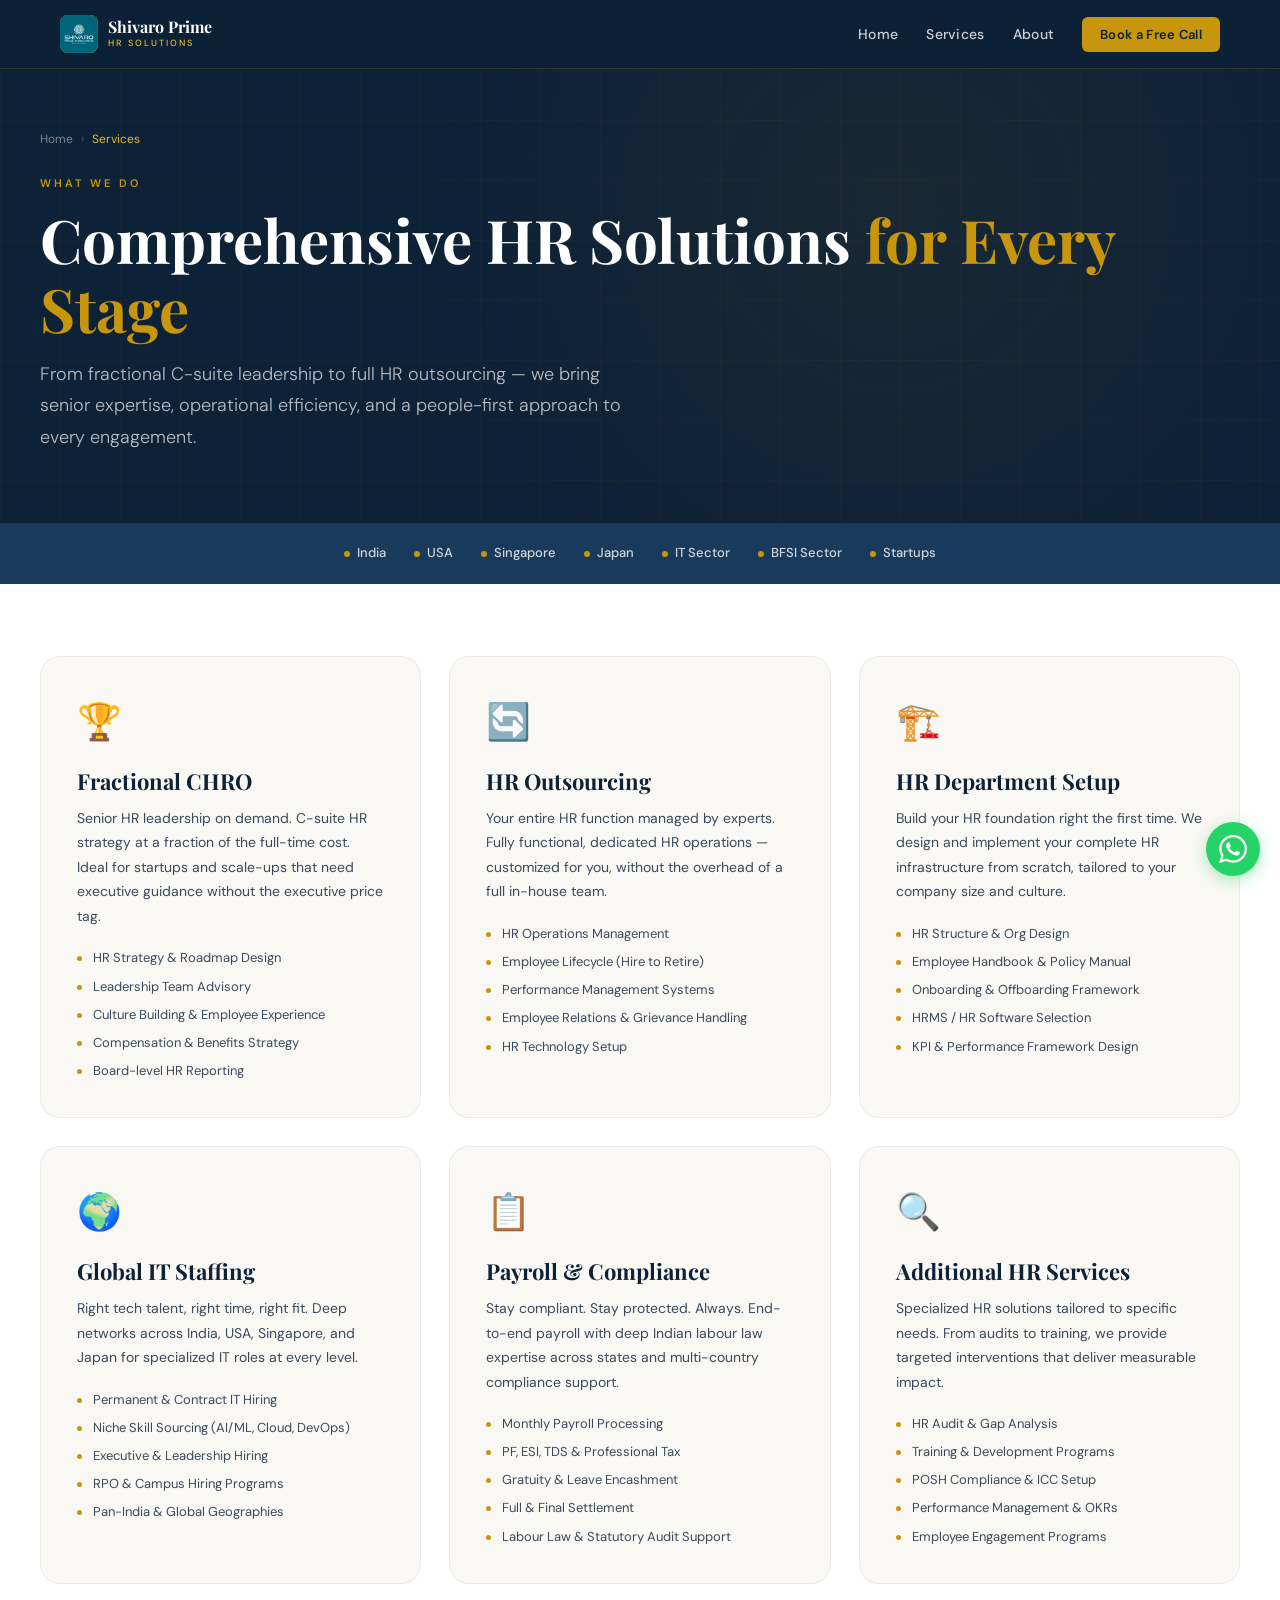
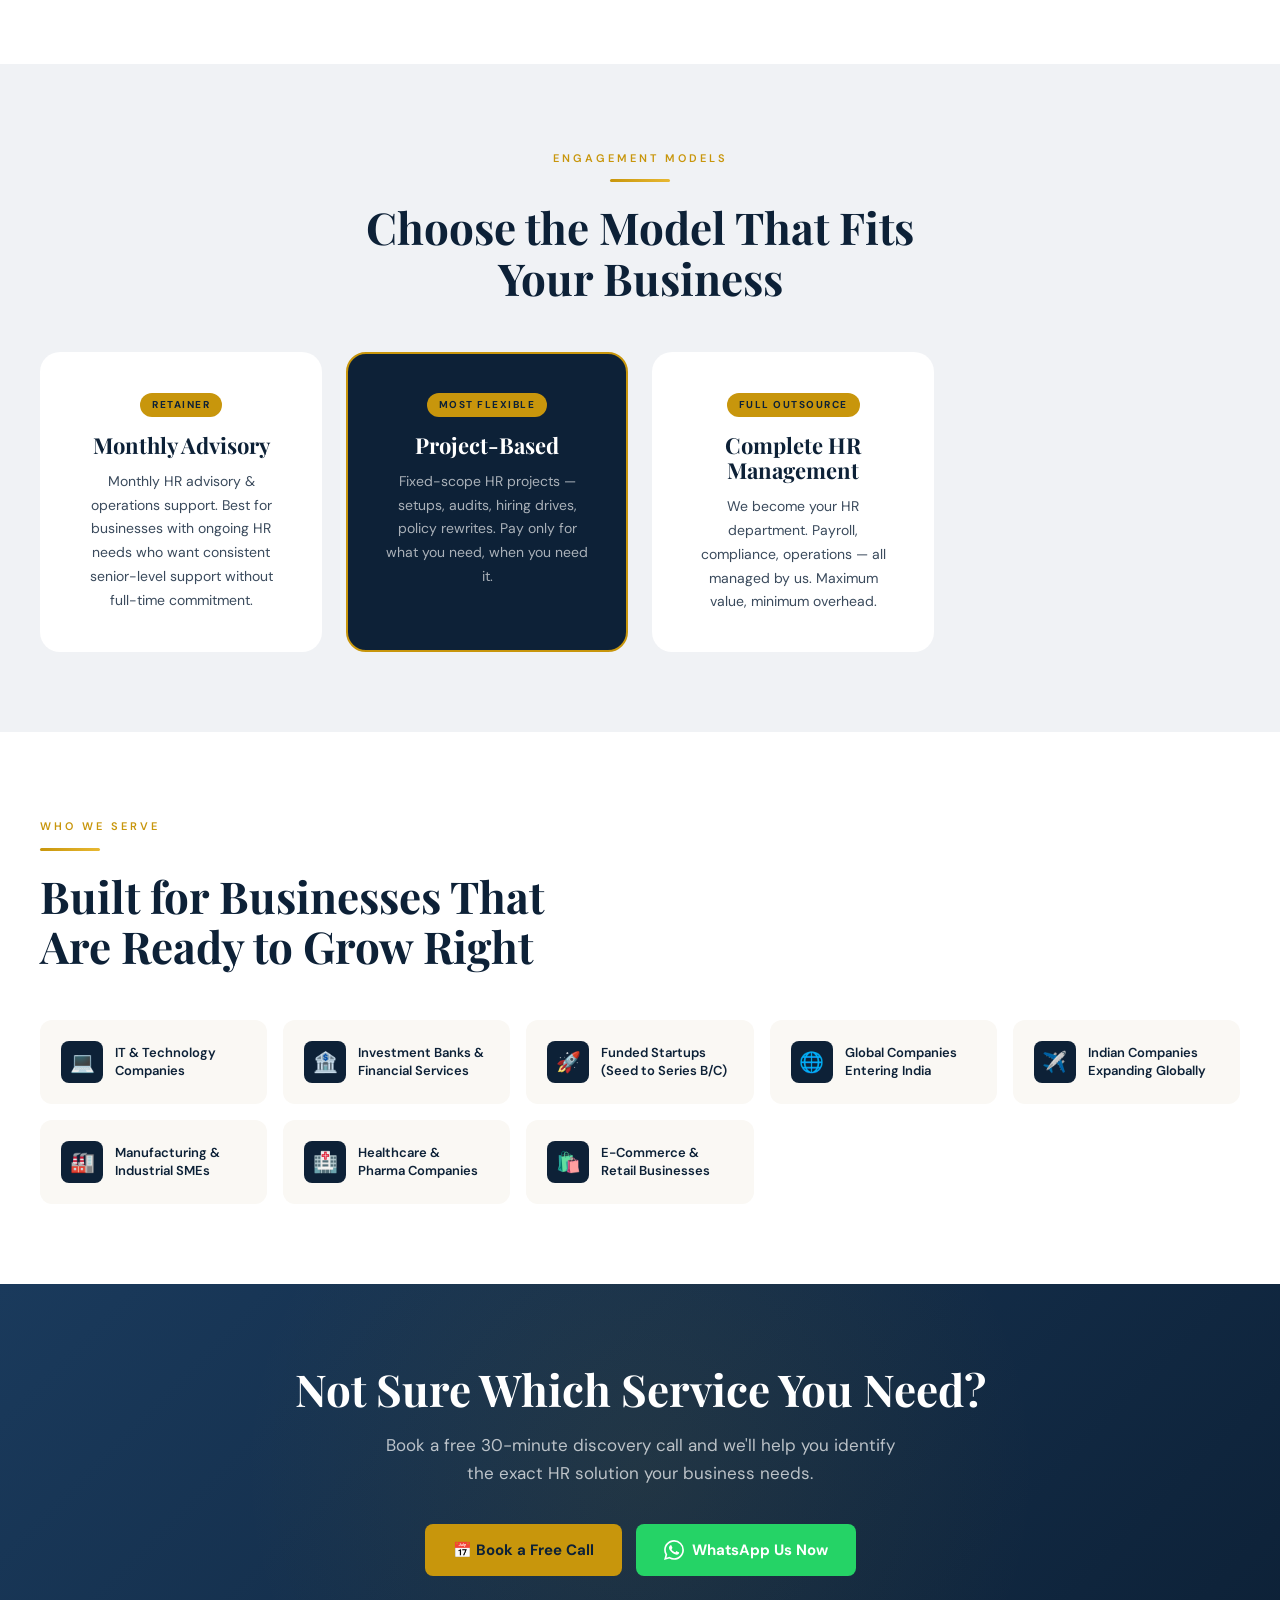
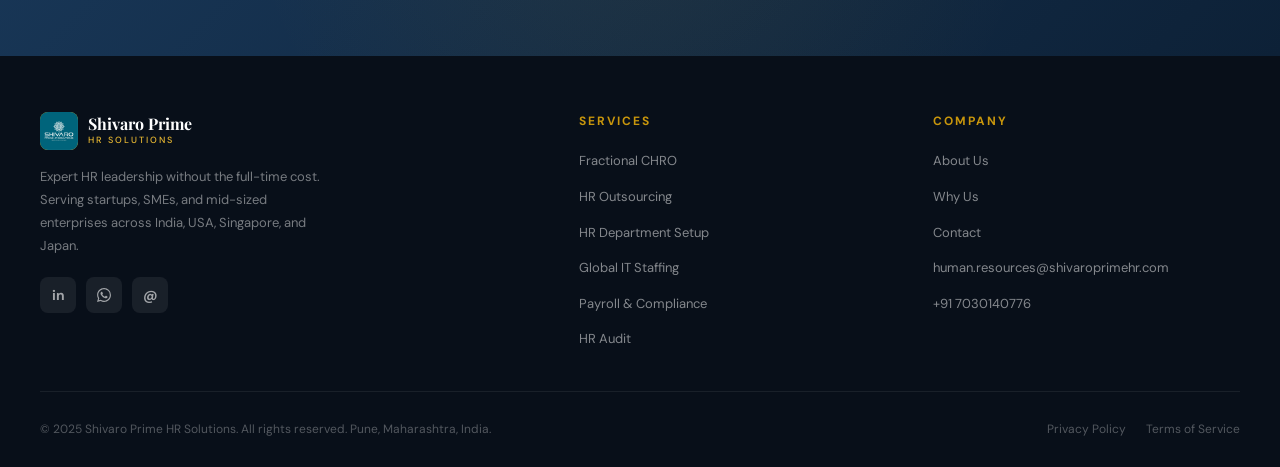
==== services.html @ ba4b3af1 "Initial commit" ====
<!DOCTYPE html>
<html lang="en">
<head>
  <meta charset="UTF-8">
  <meta name="viewport" content="width=device-width, initial-scale=1.0, maximum-scale=5.0">
  <meta name="theme-color" content="#0d2137">
  <title>Our Services | Shivaro Prime HR Solutions</title>
  <meta name="description" content="Fractional CHRO, HR Outsourcing, HR Department Setup, Global IT Staffing, Payroll &amp; Compliance. End-to-end HR services across India, USA, Singapore &amp; Japan.">
  <link rel="preconnect" href="https://fonts.googleapis.com">
  <link rel="preconnect" href="https://fonts.gstatic.com" crossorigin>
  <link href="https://fonts.googleapis.com/css2?family=Playfair+Display:wght@700;900&family=DM+Sans:wght@300;400;500;600&display=swap" rel="stylesheet">
  <link rel="stylesheet" href="css/styles.css">
  <link rel="stylesheet" href="css/services.css">
</head>
<body>

  <div id="nav-placeholder"></div>

  <!-- ===================== PAGE HERO ===================== -->
  <div class="page-hero">
    <div class="page-hero-inner">
      <div class="breadcrumb">
        <a href="index.html">Home</a>
        <span class="breadcrumb-sep">›</span>
        <span class="current">Services</span>
      </div>
      <span class="section-label">What We Do</span>
      <h1>Comprehensive HR Solutions <span class="accent">for Every Stage</span></h1>
      <p>From fractional C-suite leadership to full HR outsourcing — we bring senior expertise, operational efficiency, and a people-first approach to every engagement.</p>
    </div>
  </div>

  <!-- ===================== TRUST STRIP ===================== -->
  <div class="trust-strip">
    <div class="trust-strip-inner">
      <div class="trust-chip"><span class="trust-chip-dot"></span> India</div>
      <div class="trust-chip"><span class="trust-chip-dot"></span> USA</div>
      <div class="trust-chip"><span class="trust-chip-dot"></span> Singapore</div>
      <div class="trust-chip"><span class="trust-chip-dot"></span> Japan</div>
      <div class="trust-chip"><span class="trust-chip-dot"></span> IT Sector</div>
      <div class="trust-chip"><span class="trust-chip-dot"></span> BFSI Sector</div>
      <div class="trust-chip"><span class="trust-chip-dot"></span> Startups</div>
    </div>
  </div>

  <!-- ===================== ALL SERVICES ===================== -->
  <section class="services-section" id="services">
    <div class="container">
      <div class="services-grid">

        <div class="service-card reveal" id="fractional-chro">
          <span class="service-icon">🏆</span>
          <h3>Fractional CHRO</h3>
          <p class="service-desc">Senior HR leadership on demand. C-suite HR strategy at a fraction of the full-time cost. Ideal for startups and scale-ups that need executive guidance without the executive price tag.</p>
          <ul class="service-bullets">
            <li>HR Strategy &amp; Roadmap Design</li>
            <li>Leadership Team Advisory</li>
            <li>Culture Building &amp; Employee Experience</li>
            <li>Compensation &amp; Benefits Strategy</li>
            <li>Board-level HR Reporting</li>
          </ul>
        </div>

        <div class="service-card reveal" id="hr-outsourcing">
          <span class="service-icon">🔄</span>
          <h3>HR Outsourcing</h3>
          <p class="service-desc">Your entire HR function managed by experts. Fully functional, dedicated HR operations — customized for you, without the overhead of a full in-house team.</p>
          <ul class="service-bullets">
            <li>HR Operations Management</li>
            <li>Employee Lifecycle (Hire to Retire)</li>
            <li>Performance Management Systems</li>
            <li>Employee Relations &amp; Grievance Handling</li>
            <li>HR Technology Setup</li>
          </ul>
        </div>

        <div class="service-card reveal" id="hr-setup">
          <span class="service-icon">🏗️</span>
          <h3>HR Department Setup</h3>
          <p class="service-desc">Build your HR foundation right the first time. We design and implement your complete HR infrastructure from scratch, tailored to your company size and culture.</p>
          <ul class="service-bullets">
            <li>HR Structure &amp; Org Design</li>
            <li>Employee Handbook &amp; Policy Manual</li>
            <li>Onboarding &amp; Offboarding Framework</li>
            <li>HRMS / HR Software Selection</li>
            <li>KPI &amp; Performance Framework Design</li>
          </ul>
        </div>

        <div class="service-card reveal" id="it-staffing">
          <span class="service-icon">🌍</span>
          <h3>Global IT Staffing</h3>
          <p class="service-desc">Right tech talent, right time, right fit. Deep networks across India, USA, Singapore, and Japan for specialized IT roles at every level.</p>
          <ul class="service-bullets">
            <li>Permanent &amp; Contract IT Hiring</li>
            <li>Niche Skill Sourcing (AI/ML, Cloud, DevOps)</li>
            <li>Executive &amp; Leadership Hiring</li>
            <li>RPO &amp; Campus Hiring Programs</li>
            <li>Pan-India &amp; Global Geographies</li>
          </ul>
        </div>

        <div class="service-card reveal" id="payroll">
          <span class="service-icon">📋</span>
          <h3>Payroll &amp; Compliance</h3>
          <p class="service-desc">Stay compliant. Stay protected. Always. End-to-end payroll with deep Indian labour law expertise across states and multi-country compliance support.</p>
          <ul class="service-bullets">
            <li>Monthly Payroll Processing</li>
            <li>PF, ESI, TDS &amp; Professional Tax</li>
            <li>Gratuity &amp; Leave Encashment</li>
            <li>Full &amp; Final Settlement</li>
            <li>Labour Law &amp; Statutory Audit Support</li>
          </ul>
        </div>

        <div class="service-card reveal" id="additional">
          <span class="service-icon">🔍</span>
          <h3>Additional HR Services</h3>
          <p class="service-desc">Specialized HR solutions tailored to specific needs. From audits to training, we provide targeted interventions that deliver measurable impact.</p>
          <ul class="service-bullets">
            <li>HR Audit &amp; Gap Analysis</li>
            <li>Training &amp; Development Programs</li>
            <li>POSH Compliance &amp; ICC Setup</li>
            <li>Performance Management &amp; OKRs</li>
            <li>Employee Engagement Programs</li>
          </ul>
        </div>

      </div>
    </div>
  </section>

  <!-- ===================== ENGAGEMENT MODELS ===================== -->
  <section class="engagement-section" id="engagement">
    <div class="container">
      <div class="reveal" style="text-align:center; max-width: 580px; margin: 0 auto;">
        <span class="section-label">Engagement Models</span>
        <div class="divider" style="margin: 0 auto 20px;"></div>
        <h2 class="section-title">Choose the Model That Fits Your Business</h2>
      </div>
      <div class="engagement-grid">
        <div class="eng-card reveal">
          <div class="eng-badge">Retainer</div>
          <h3>Monthly Advisory</h3>
          <p>Monthly HR advisory &amp; operations support. Best for businesses with ongoing HR needs who want consistent senior-level support without full-time commitment.</p>
        </div>
        <div class="eng-card featured reveal">
          <div class="eng-badge">Most Flexible</div>
          <h3>Project-Based</h3>
          <p>Fixed-scope HR projects — setups, audits, hiring drives, policy rewrites. Pay only for what you need, when you need it.</p>
        </div>
        <div class="eng-card reveal">
          <div class="eng-badge">Full Outsource</div>
          <h3>Complete HR Management</h3>
          <p>We become your HR department. Payroll, compliance, operations — all managed by us. Maximum value, minimum overhead.</p>
        </div>
      </div>
    </div>
  </section>

  <!-- ===================== WHO WE SERVE ===================== -->
  <section class="serve-section" id="who-we-serve">
    <div class="container">
      <div class="reveal" style="max-width: 560px;">
        <span class="section-label">Who We Serve</span>
        <div class="divider"></div>
        <h2 class="section-title">Built for Businesses That Are Ready to Grow Right</h2>
      </div>
      <div class="serve-grid">
        <div class="serve-card reveal"><div class="serve-icon">💻</div><span>IT &amp; Technology Companies</span></div>
        <div class="serve-card reveal"><div class="serve-icon">🏦</div><span>Investment Banks &amp; Financial Services</span></div>
        <div class="serve-card reveal"><div class="serve-icon">🚀</div><span>Funded Startups (Seed to Series B/C)</span></div>
        <div class="serve-card reveal"><div class="serve-icon">🌐</div><span>Global Companies Entering India</span></div>
        <div class="serve-card reveal"><div class="serve-icon">✈️</div><span>Indian Companies Expanding Globally</span></div>
        <div class="serve-card reveal"><div class="serve-icon">🏭</div><span>Manufacturing &amp; Industrial SMEs</span></div>
        <div class="serve-card reveal"><div class="serve-icon">🏥</div><span>Healthcare &amp; Pharma Companies</span></div>
        <div class="serve-card reveal"><div class="serve-icon">🛍️</div><span>E-Commerce &amp; Retail Businesses</span></div>
      </div>
    </div>
  </section>

  <!-- ===================== CTA BANNER ===================== -->
  <div class="cta-banner">
    <div class="container">
      <h2>Not Sure Which Service You Need?</h2>
      <p>Book a free 30-minute discovery call and we'll help you identify the exact HR solution your business needs.</p>
      <div class="cta-actions">
        <a href="contact.html" class="btn-primary">📅 Book a Free Call</a>
        <a href="https://wa.me/917030140776?text=Hi%2C%20I%20would%20like%20to%20know%20more%20about%20your%20HR%20services."
           class="btn-whatsapp" target="_blank" rel="noopener">
          <svg viewBox="0 0 24 24" width="20" height="20" fill="white"><path d="M17.472 14.382c-.297-.149-1.758-.867-2.03-.967-.273-.099-.471-.148-.67.15-.197.297-.767.966-.94 1.164-.173.199-.347.223-.644.075-.297-.15-1.255-.463-2.39-1.475-.883-.788-1.48-1.761-1.653-2.059-.173-.297-.018-.458.13-.606.134-.133.298-.347.446-.52.149-.174.198-.298.298-.497.099-.198.05-.371-.025-.52-.075-.149-.669-1.612-.916-2.207-.242-.579-.487-.5-.669-.51-.173-.008-.371-.01-.57-.01-.198 0-.52.074-.792.372-.272.297-1.04 1.016-1.04 2.479 0 1.462 1.065 2.875 1.213 3.074.149.198 2.096 3.2 5.077 4.487.709.306 1.262.489 1.694.625.712.227 1.36.195 1.871.118.571-.085 1.758-.719 2.006-1.413.248-.694.248-1.289.173-1.413-.074-.124-.272-.198-.57-.347m-5.421 7.403h-.004a9.87 9.87 0 01-5.031-1.378l-.361-.214-3.741.982.998-3.648-.235-.374a9.86 9.86 0 01-1.51-5.26c.001-5.45 4.436-9.884 9.888-9.884 2.64 0 5.122 1.03 6.988 2.898a9.825 9.825 0 012.893 6.994c-.003 5.45-4.437 9.884-9.885 9.884m8.413-18.297A11.815 11.815 0 0012.05 0C5.495 0 .16 5.335.157 11.892c0 2.096.547 4.142 1.588 5.945L.057 24l6.305-1.654a11.882 11.882 0 005.683 1.448h.005c6.554 0 11.89-5.335 11.893-11.893a11.821 11.821 0 00-3.48-8.413z"/></svg>
          WhatsApp Us Now
        </a>
      </div>
    </div>
  </div>

  <div id="footer-placeholder"></div>

  <script src="js/components.js"></script>
  <script>
    injectNav();
    injectFooter();
  </script>
  <script src="js/main.js"></script>
</body>
</html>
---- css/styles.css ----
/* ============================================================
   SHIVARO PRIME HR SOLUTIONS — Global Stylesheet
   ============================================================ */

:root {
  --navy: #0d2137;
  --navy-mid: #1a3a5c;
  --gold: #c8960c;
  --gold-light: #e8b832;
  --cream: #faf8f4;
  --white: #ffffff;
  --gray-light: #f0f2f5;
  --gray-mid: #8a9bb0;
  --gray-dark: #3a4a5c;
  --text: #1a2535;
  --shadow: 0 4px 24px rgba(13,33,55,0.10);
  --shadow-lg: 0 12px 48px rgba(13,33,55,0.16);
  --radius: 12px;
  --radius-lg: 20px;
  --transition: all 0.3s cubic-bezier(0.4,0,0.2,1);
}

/* ===================== RESET & BASE ===================== */
* { margin: 0; padding: 0; box-sizing: border-box; }

html {
  scroll-behavior: smooth;
  font-size: 16px;
  -webkit-text-size-adjust: 100%;
}

body {
  font-family: 'DM Sans', sans-serif;
  background: var(--cream);
  color: var(--text);
  line-height: 1.6;
  overflow-x: hidden;
}

h1, h2, h3, .display {
  font-family: 'Playfair Display', serif;
  line-height: 1.15;
}

img { max-width: 100%; display: block; }
a { text-decoration: none; color: inherit; }

/* ===================== NAVIGATION ===================== */
nav {
  position: fixed;
  top: 0; left: 0; right: 0;
  z-index: 1000;
  background: rgba(13,33,55,0.97);
  backdrop-filter: blur(12px);
  -webkit-backdrop-filter: blur(12px);
  border-bottom: 1px solid rgba(200,150,12,0.2);
}

.nav-inner {
  max-width: 1200px;
  margin: 0 auto;
  padding: 0 20px;
  display: flex;
  align-items: center;
  justify-content: space-between;
  height: 68px;
}

.logo {
  display: flex;
  align-items: center;
  gap: 10px;
}

.logo-icon {
  width: 38px; height: 38px;
  background: linear-gradient(135deg, var(--gold), var(--gold-light));
  border-radius: 8px;
  display: flex;
  align-items: center;
  justify-content: center;
  flex-shrink: 0;
  overflow: hidden;
}

.logo-icon img {
  width: 50px;
  height: auto;
  object-fit: contain;
}

.logo-text {
  display: flex;
  flex-direction: column;
}

.logo-name {
  font-family: 'Playfair Display', serif;
  font-weight: 700;
  font-size: 16px;
  color: var(--white);
  line-height: 1.1;
  white-space: nowrap;
}

.logo-sub {
  font-size: 9px;
  color: var(--gold-light);
  letter-spacing: 2px;
  text-transform: uppercase;
  font-weight: 500;
}

.nav-links {
  display: flex;
  align-items: center;
  gap: 28px;
  list-style: none;
}

.nav-links a {
  color: rgba(255,255,255,0.8);
  font-size: 14px;
  font-weight: 500;
  letter-spacing: 0.3px;
  transition: var(--transition);
  position: relative;
  padding-bottom: 2px;
}

.nav-links a::after {
  content: '';
  position: absolute;
  bottom: -2px; left: 0;
  width: 0; height: 2px;
  background: var(--gold);
  transition: width 0.3s ease;
}

.nav-links a:hover { color: var(--white); }
.nav-links a:hover::after { width: 100%; }

.nav-links a.active {
  color: var(--gold-light);
}
.nav-links a.active::after { width: 100%; }

.nav-cta {
  background: var(--gold);
  color: var(--navy) !important;
  padding: 9px 18px !important;
  border-radius: 6px;
  font-weight: 600 !important;
  font-size: 13px !important;
  transition: var(--transition) !important;
  white-space: nowrap;
}

.nav-cta:hover {
  background: var(--gold-light) !important;
  transform: translateY(-1px);
}

.nav-cta::after { display: none !important; }

/* Hamburger */
.hamburger {
  display: none;
  flex-direction: column;
  gap: 5px;
  cursor: pointer;
  padding: 6px;
  border: none;
  background: transparent;
}

.hamburger span {
  display: block;
  width: 24px; height: 2px;
  background: var(--white);
  border-radius: 2px;
  transition: var(--transition);
}

/* Mobile Menu */
.mobile-menu {
  display: none;
  flex-direction: column;
  background: var(--navy);
  padding: 16px 20px 20px;
  border-top: 1px solid rgba(200,150,12,0.2);
}

.mobile-menu a {
  color: rgba(255,255,255,0.85);
  padding: 12px 0;
  font-size: 15px;
  font-weight: 500;
  border-bottom: 1px solid rgba(255,255,255,0.07);
  display: block;
  transition: var(--transition);
}

.mobile-menu a:hover { color: var(--gold-light); padding-left: 8px; }

.mobile-menu .mobile-cta {
  margin-top: 16px;
  background: var(--gold);
  color: var(--navy);
  text-align: center;
  padding: 13px !important;
  border-radius: 8px;
  font-weight: 700;
  font-size: 15px !important;
  border-bottom: none !important;
}

/* ===================== LAYOUT UTILITIES ===================== */
section { padding: 80px 20px; }

.container {
  max-width: 1200px;
  margin: 0 auto;
}

.section-label {
  display: inline-block;
  font-size: 11px;
  font-weight: 600;
  letter-spacing: 3px;
  text-transform: uppercase;
  color: var(--gold);
  margin-bottom: 12px;
}

.section-title {
  font-size: clamp(28px, 4vw, 44px);
  color: var(--navy);
  margin-bottom: 16px;
}

.section-title.light { color: var(--white); }

.section-subtitle {
  font-size: clamp(15px, 2vw, 17px);
  color: var(--gray-dark);
  max-width: 640px;
  line-height: 1.7;
}

.section-subtitle.light { color: rgba(255,255,255,0.75); }

.divider {
  width: 60px; height: 3px;
  background: linear-gradient(90deg, var(--gold), var(--gold-light));
  border-radius: 2px;
  margin-bottom: 20px;
}

/* ===================== BUTTONS ===================== */
.btn-primary {
  background: var(--gold);
  color: var(--navy);
  padding: 14px 28px;
  border-radius: 8px;
  font-weight: 700;
  font-size: 15px;
  transition: var(--transition);
  display: inline-flex;
  align-items: center;
  gap: 8px;
  border: none;
  cursor: pointer;
  white-space: nowrap;
}

.btn-primary:hover {
  background: var(--gold-light);
  transform: translateY(-2px);
  box-shadow: 0 8px 24px rgba(200,150,12,0.3);
}

.btn-secondary {
  background: transparent;
  color: var(--white);
  padding: 14px 28px;
  border-radius: 8px;
  font-weight: 600;
  font-size: 15px;
  border: 1px solid rgba(255,255,255,0.3);
  transition: var(--transition);
  display: inline-flex;
  align-items: center;
  gap: 8px;
  cursor: pointer;
  white-space: nowrap;
}

.btn-secondary:hover {
  border-color: var(--gold);
  color: var(--gold-light);
  transform: translateY(-2px);
}

.btn-whatsapp {
  background: #25D366;
  color: var(--white);
  padding: 14px 28px;
  border-radius: 8px;
  font-weight: 700;
  font-size: 15px;
  display: inline-flex;
  align-items: center;
  gap: 8px;
  transition: var(--transition);
  cursor: pointer;
  border: none;
  white-space: nowrap;
}

.btn-whatsapp:hover {
  background: #1ebe5b;
  transform: translateY(-2px);
  box-shadow: 0 8px 24px rgba(37,211,102,0.3);
}

/* ===================== TRUST STRIP ===================== */
.trust-strip {
  background: var(--navy-mid);
  padding: 20px;
}

.trust-strip-inner {
  max-width: 1200px;
  margin: 0 auto;
  display: flex;
  flex-wrap: wrap;
  justify-content: center;
  gap: 12px 28px;
  align-items: center;
}

.trust-chip {
  display: flex;
  align-items: center;
  gap: 7px;
  font-size: 13px;
  color: rgba(255,255,255,0.8);
  font-weight: 500;
}

.trust-chip-dot {
  width: 6px; height: 6px;
  background: var(--gold);
  border-radius: 50%;
  flex-shrink: 0;
}

/* ===================== PAGE HERO (inner pages) ===================== */
.page-hero {
  background: var(--navy);
  padding: 130px 20px 70px;
  position: relative;
  overflow: hidden;
}

.page-hero::before {
  content: '';
  position: absolute;
  inset: 0;
  background-image:
    radial-gradient(circle at 70% 40%, rgba(200,150,12,0.06) 0%, transparent 50%),
    linear-gradient(rgba(200,150,12,0.03) 1px, transparent 1px),
    linear-gradient(90deg, rgba(200,150,12,0.03) 1px, transparent 1px);
  background-size: auto, 60px 60px, 60px 60px;
  pointer-events: none;
}

.page-hero-inner {
  max-width: 1200px;
  margin: 0 auto;
  position: relative;
  z-index: 1;
}

.page-hero h1 {
  font-size: clamp(34px, 5vw, 60px);
  color: var(--white);
  margin-bottom: 16px;
}

.page-hero h1 .accent { color: var(--gold); }

.page-hero p {
  font-size: clamp(15px, 2vw, 18px);
  color: rgba(255,255,255,0.7);
  max-width: 600px;
  line-height: 1.75;
  font-weight: 300;
}

/* Breadcrumb */
.breadcrumb {
  display: flex;
  align-items: center;
  gap: 8px;
  margin-bottom: 20px;
  font-size: 12px;
  color: rgba(255,255,255,0.45);
}

.breadcrumb a {
  color: rgba(255,255,255,0.45);
  transition: color 0.2s;
}

.breadcrumb a:hover { color: var(--gold-light); }

.breadcrumb-sep { color: rgba(255,255,255,0.25); }

.breadcrumb .current { color: var(--gold-light); }

/* ===================== CTA BANNER ===================== */
.cta-banner {
  background: linear-gradient(135deg, var(--navy-mid) 0%, var(--navy) 100%);
  text-align: center;
  padding: 80px 20px;
  position: relative;
  overflow: hidden;
}

.cta-banner::before {
  content: '';
  position: absolute;
  inset: 0;
  background-image:
    radial-gradient(circle at 50% 50%, rgba(200,150,12,0.08) 0%, transparent 60%);
  pointer-events: none;
}

.cta-banner h2 {
  font-size: clamp(26px, 4vw, 44px);
  color: var(--white);
  margin-bottom: 16px;
  position: relative;
}

.cta-banner p {
  font-size: 17px;
  color: rgba(255,255,255,0.7);
  max-width: 540px;
  margin: 0 auto 36px;
  line-height: 1.7;
  position: relative;
}

.cta-actions {
  display: flex;
  flex-wrap: wrap;
  gap: 14px;
  justify-content: center;
  position: relative;
}

/* ===================== FOOTER ===================== */
footer {
  background: #080f19;
  padding: 56px 20px 28px;
}

.footer-grid {
  max-width: 1200px;
  margin: 0 auto;
  display: grid;
  grid-template-columns: 1.6fr 1fr 1fr;
  gap: 48px;
  padding-bottom: 40px;
  border-bottom: 1px solid rgba(255,255,255,0.07);
  margin-bottom: 28px;
}

.footer-brand p {
  font-size: 13px;
  color: rgba(255,255,255,0.45);
  line-height: 1.75;
  margin: 16px 0 20px;
  max-width: 280px;
}

.social-links {
  display: flex;
  gap: 10px;
}

.social-link {
  width: 36px; height: 36px;
  background: rgba(255,255,255,0.07);
  border-radius: 8px;
  display: flex;
  align-items: center;
  justify-content: center;
  font-size: 14px;
  transition: var(--transition);
  color: rgba(255,255,255,0.6);
  font-weight: 700;
}

.social-link:hover {
  background: var(--gold);
  color: var(--navy);
}

.footer-col h4 {
  font-family: 'DM Sans', sans-serif;
  font-size: 12px;
  font-weight: 700;
  letter-spacing: 2px;
  text-transform: uppercase;
  color: var(--gold);
  margin-bottom: 16px;
}

.footer-links {
  list-style: none;
  display: flex;
  flex-direction: column;
  gap: 10px;
}

.footer-links a {
  font-size: 13px;
  color: rgba(255,255,255,0.5);
  transition: var(--transition);
}

.footer-links a:hover { color: var(--gold-light); }

.footer-bottom {
  max-width: 1200px;
  margin: 0 auto;
  display: flex;
  flex-wrap: wrap;
  justify-content: space-between;
  align-items: center;
  gap: 12px;
}

.footer-bottom p {
  font-size: 12px;
  color: rgba(255,255,255,0.3);
}

.footer-legal {
  display: flex;
  gap: 20px;
}

.footer-legal a {
  font-size: 12px;
  color: rgba(255,255,255,0.3);
  transition: var(--transition);
}

.footer-legal a:hover { color: var(--gold-light); }

/* ===================== FLOATING WHATSAPP ===================== */
.whatsapp-float {
  position: fixed;
  bottom: 24px;
  right: 20px;
  z-index: 999;
  width: 54px; height: 54px;
  background: #25D366;
  border-radius: 50%;
  display: flex;
  align-items: center;
  justify-content: center;
  box-shadow: 0 4px 16px rgba(37,211,102,0.4);
  transition: var(--transition);
  cursor: pointer;
  text-decoration: none;
}

.whatsapp-float:hover {
  transform: scale(1.1);
  box-shadow: 0 6px 24px rgba(37,211,102,0.5);
}

.whatsapp-float svg {
  width: 28px; height: 28px;
  fill: white;
}

/* ===================== SCROLL REVEAL ===================== */
.reveal {
  opacity: 0;
  transform: translateY(24px);
  transition: opacity 0.6s ease, transform 0.6s ease;
}

.reveal.visible {
  opacity: 1;
  transform: translateY(0);
}

/* ===================== ANIMATIONS ===================== */
@keyframes fadeUp {
  from { opacity: 0; transform: translateY(28px); }
  to   { opacity: 1; transform: translateY(0); }
}

@keyframes pulse-dot {
  0%, 100% { opacity: 1; transform: scale(1); }
  50%       { opacity: 0.5; transform: scale(0.8); }
}

/* ===================== RESPONSIVE ===================== */
@media (max-width: 900px) {
  .nav-links { display: none; }
  .hamburger { display: flex; }

  .footer-grid { grid-template-columns: 1fr 1fr; gap: 36px; }
  .footer-brand { grid-column: 1 / -1; }
}

@media (max-width: 600px) {
  section { padding: 56px 16px; }

  .footer-grid {
    grid-template-columns: 1fr;
    gap: 28px;
  }

  .footer-brand { grid-column: auto; }

  .nav-inner { height: 60px; }
  .logo-name { font-size: 14px; }

  .cta-actions {
    flex-direction: column;
    align-items: center;
  }

  .cta-actions .btn-primary,
  .cta-actions .btn-whatsapp {
    width: auto;
    min-width: 220px;
  }
}
---- css/services.css ----
/* ============================================================
   SERVICES PAGE STYLES — css/services.css
   ============================================================ */

/* ===================== SERVICES GRID ===================== */
.services-section {
  background: var(--white);
  padding-top: 72px;
}

.services-grid {
  display: grid;
  grid-template-columns: repeat(auto-fill, minmax(320px, 1fr));
  gap: 28px;
}

.service-card {
  background: var(--cream);
  border-radius: var(--radius-lg);
  padding: 36px;
  border: 1px solid rgba(13,33,55,0.06);
  transition: var(--transition);
  position: relative;
  overflow: hidden;
}

.service-card::before {
  content: '';
  position: absolute;
  top: 0; left: 0; right: 0;
  height: 3px;
  background: linear-gradient(90deg, var(--gold), var(--gold-light));
  transform: scaleX(0);
  transform-origin: left;
  transition: transform 0.4s ease;
}

.service-card:hover {
  box-shadow: var(--shadow-lg);
  transform: translateY(-4px);
  border-color: rgba(200,150,12,0.2);
}

.service-card:hover::before { transform: scaleX(1); }

.service-icon {
  font-size: 36px;
  margin-bottom: 18px;
  display: block;
}

.service-card h3 {
  font-size: 22px;
  color: var(--navy);
  margin-bottom: 12px;
}

.service-desc {
  font-size: 14px;
  color: var(--gray-dark);
  line-height: 1.75;
  margin-bottom: 20px;
}

.service-bullets {
  list-style: none;
  display: flex;
  flex-direction: column;
  gap: 8px;
}

.service-bullets li {
  font-size: 13px;
  color: var(--gray-dark);
  padding-left: 16px;
  position: relative;
  line-height: 1.55;
}

.service-bullets li::before {
  content: '';
  position: absolute;
  left: 0; top: 8px;
  width: 5px; height: 5px;
  background: var(--gold);
  border-radius: 50%;
}

/* ===================== ENGAGEMENT MODELS ===================== */
.engagement-section {
  background: var(--gray-light);
}

.engagement-grid {
  display: grid;
  grid-template-columns: repeat(auto-fill, minmax(280px, 1fr));
  gap: 24px;
  margin-top: 48px;
}

.eng-card {
  background: var(--white);
  border-radius: var(--radius-lg);
  padding: 36px;
  text-align: center;
  border: 2px solid transparent;
  transition: var(--transition);
}

.eng-card.featured {
  border-color: var(--gold);
  background: var(--navy);
}

.eng-card:not(.featured):hover {
  border-color: var(--navy-mid);
  transform: translateY(-4px);
  box-shadow: var(--shadow-lg);
}

.eng-badge {
  display: inline-block;
  background: var(--gold);
  color: var(--navy);
  font-size: 10px;
  font-weight: 700;
  letter-spacing: 1.5px;
  text-transform: uppercase;
  padding: 4px 12px;
  border-radius: 100px;
  margin-bottom: 16px;
}

.eng-card h3 {
  font-size: 22px;
  color: var(--navy);
  margin-bottom: 12px;
}

.eng-card.featured h3 { color: var(--white); }

.eng-card p {
  font-size: 14px;
  color: var(--gray-dark);
  line-height: 1.7;
}

.eng-card.featured p { color: rgba(255,255,255,0.65); }

/* ===================== WHO WE SERVE ===================== */
.serve-section {
  background: var(--white);
}

.serve-grid {
  display: grid;
  grid-template-columns: repeat(auto-fill, minmax(220px, 1fr));
  gap: 16px;
  margin-top: 48px;
}

.serve-card {
  background: var(--cream);
  border-radius: var(--radius);
  padding: 20px;
  display: flex;
  align-items: center;
  gap: 12px;
  border: 1px solid transparent;
  transition: var(--transition);
}

.serve-card:hover {
  border-color: var(--gold);
  background: var(--white);
  box-shadow: var(--shadow);
}

.serve-icon {
  width: 42px; height: 42px;
  background: var(--navy);
  border-radius: 8px;
  display: flex;
  align-items: center;
  justify-content: center;
  font-size: 20px;
  flex-shrink: 0;
}

.serve-card span {
  font-size: 13px;
  font-weight: 600;
  color: var(--navy);
  line-height: 1.4;
}

/* ===================== RESPONSIVE ===================== */
@media (max-width: 600px) {
  .services-grid,
  .engagement-grid,
  .serve-grid {
    grid-template-columns: 1fr;
  }
}
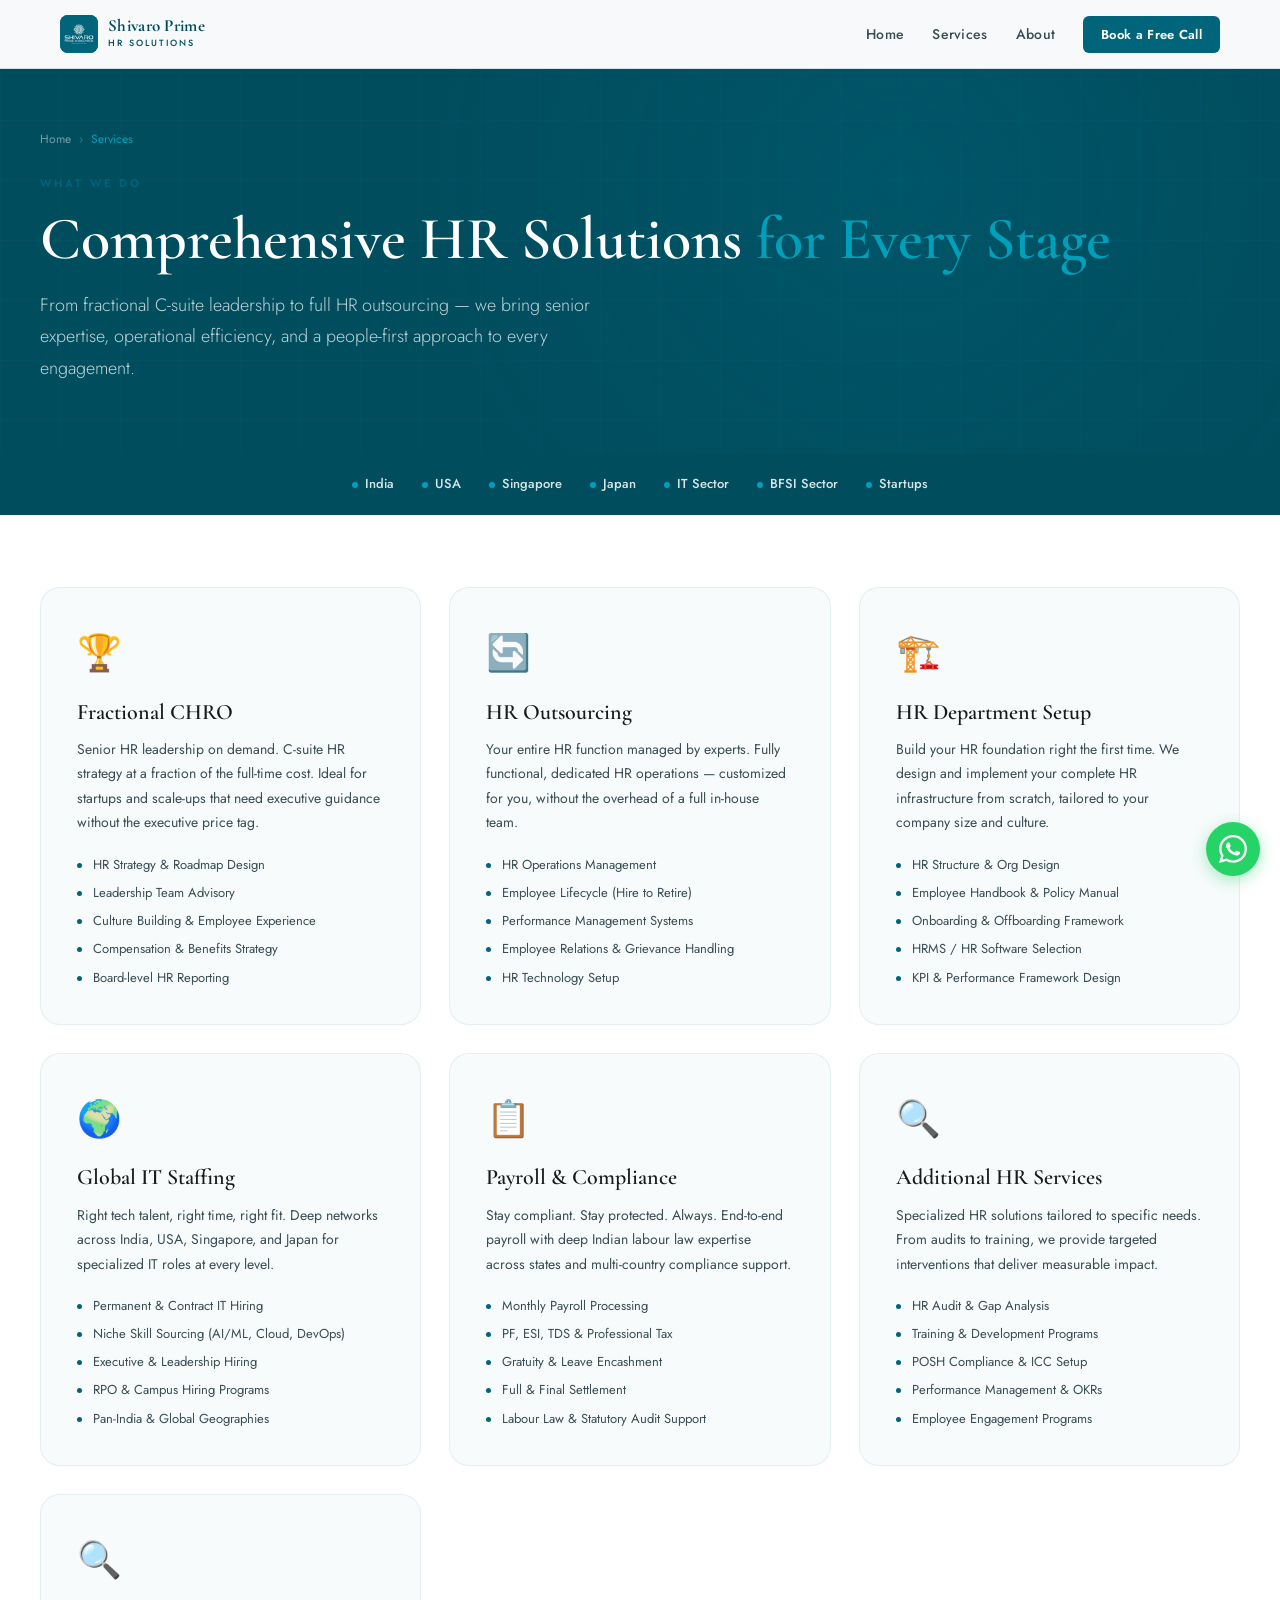
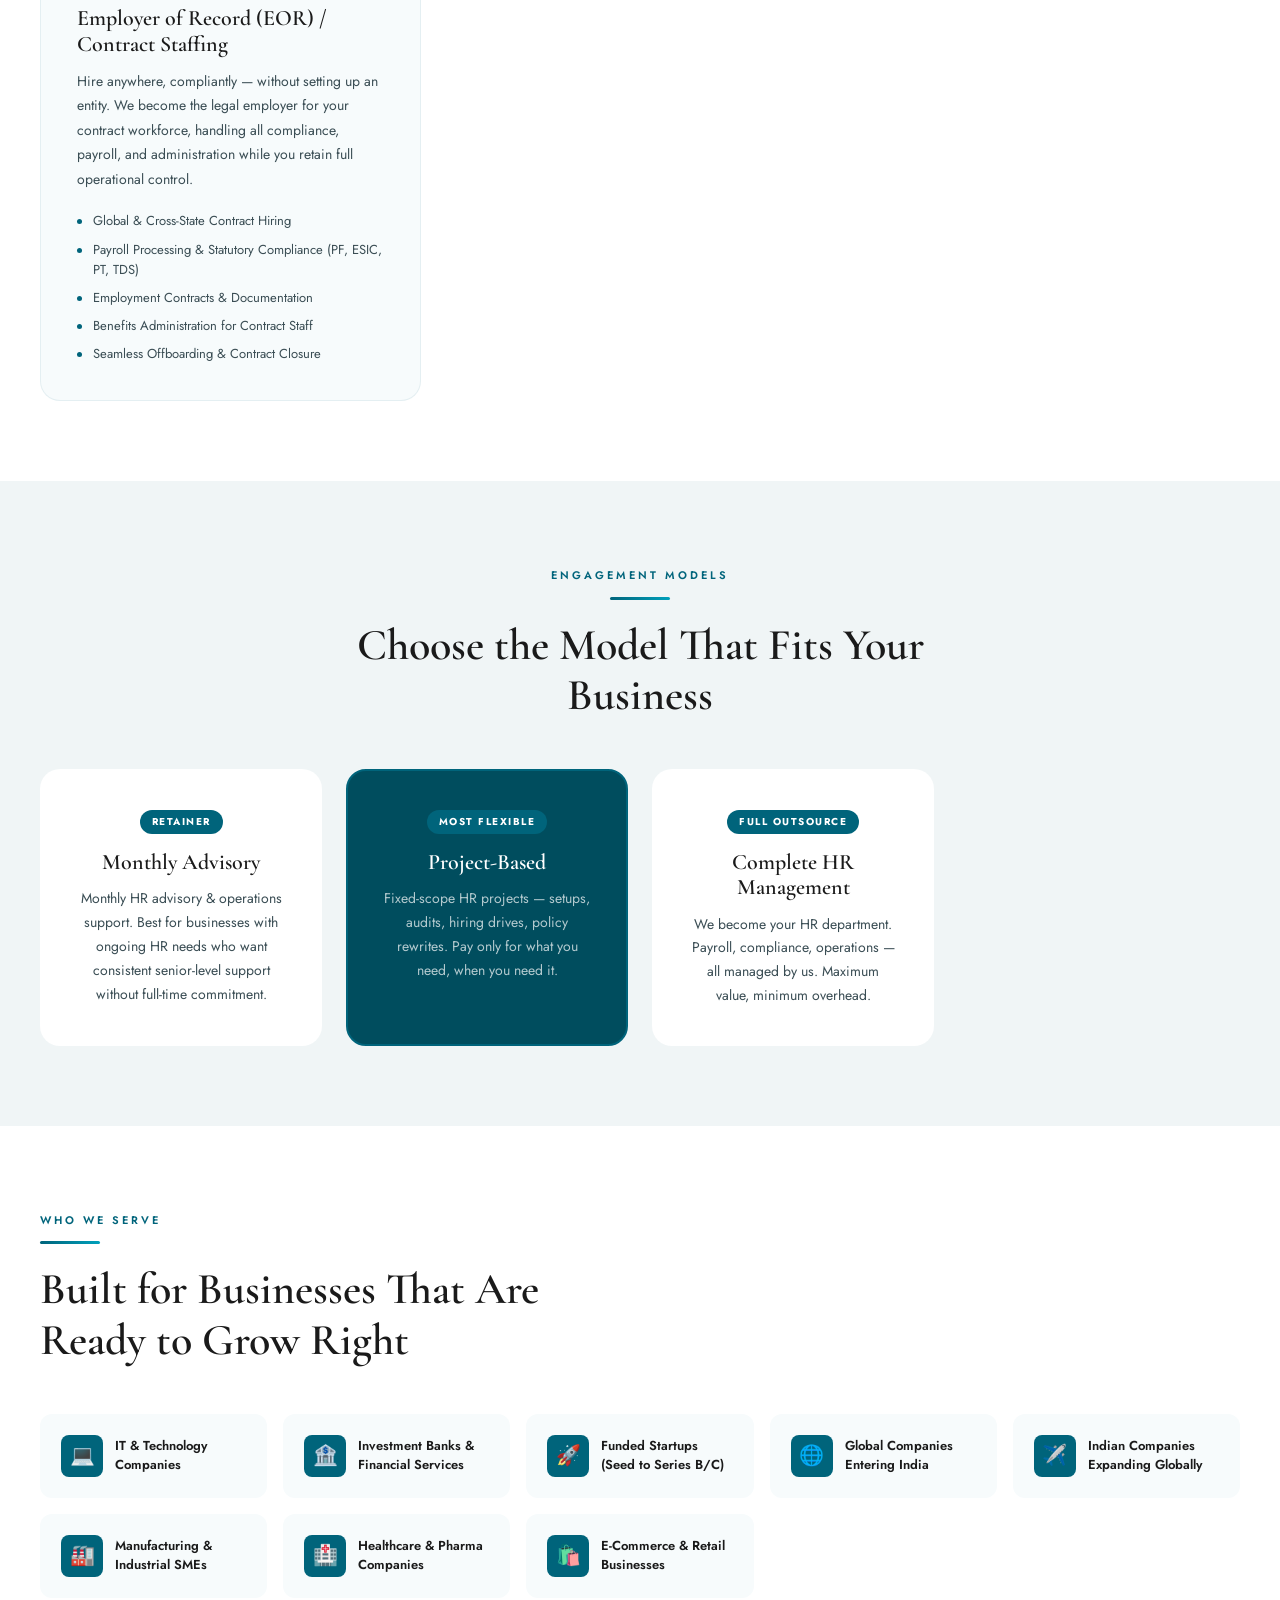
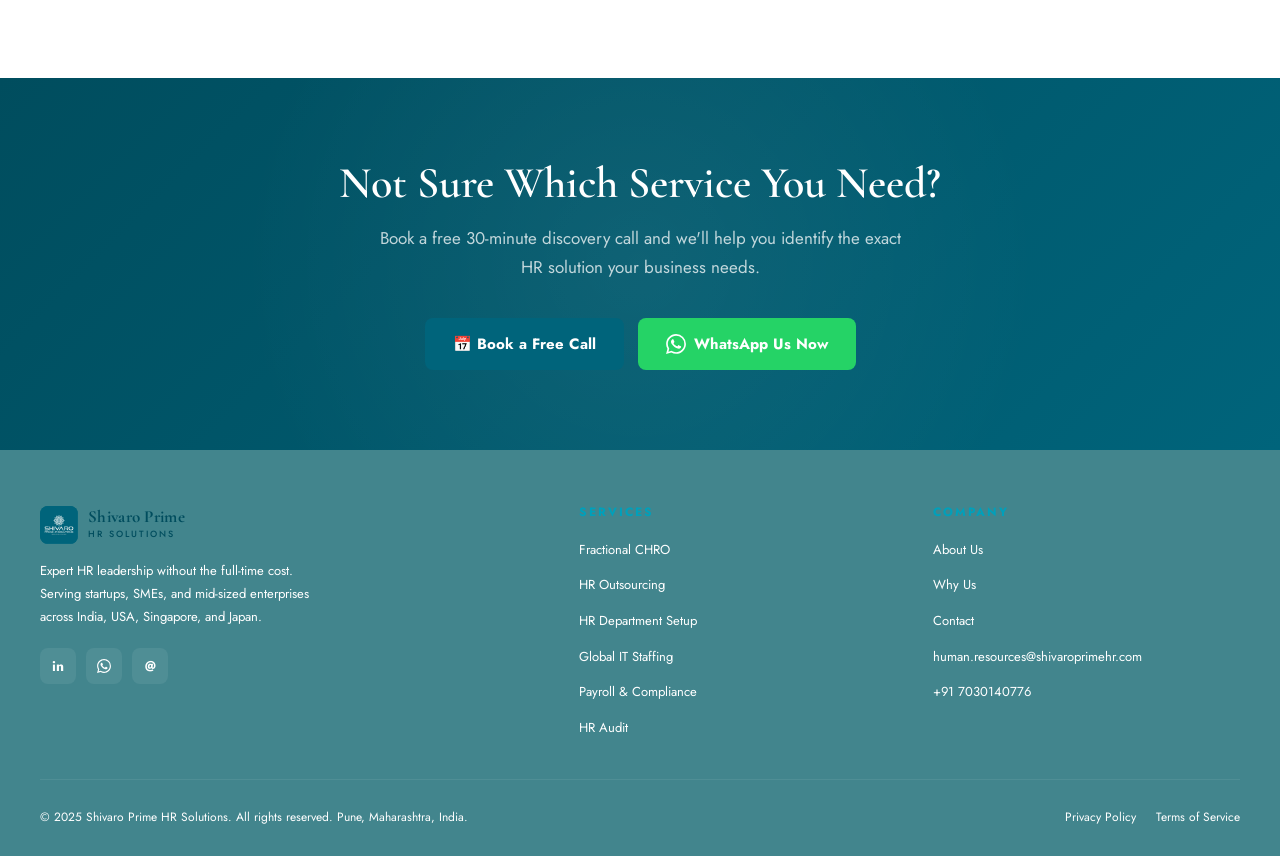
==== commit 06f182c4: "Color theme and font change" ====
--- a/services.html
+++ b/services.html
@@ -126,6 +126,19 @@
           </ul>
         </div>
 
+        <div class="service-card reveal" id="eor">
+          <span class="service-icon">🔍</span>
+          <h3>Employer of Record (EOR) / Contract Staffing</h3>
+          <p class="service-desc">Hire anywhere, compliantly — without setting up an entity. We become the legal employer for your contract workforce, handling all compliance, payroll, and administration while you retain full operational control.</p>
+          <ul class="service-bullets">
+            <li>Global  &amp; Cross-State Contract Hiring</li>
+            <li>Payroll Processing &amp; Statutory Compliance (PF, ESIC, PT, TDS)</li>
+            <li>Employment Contracts  &amp; Documentation</li>
+            <li>Benefits Administration for Contract Staff</li>
+            <li>Seamless Offboarding &amp; Contract Closure</li>
+          </ul>
+        </div>
+
       </div>
     </div>
   </section>
--- a/css/styles.css
+++ b/css/styles.css
@@ -1,23 +1,34 @@
 /* ============================================================
    SHIVARO PRIME HR SOLUTIONS — Global Stylesheet
+   Colour Theme: Teal (#00647B), White, Black
    ============================================================ */
 
+@import url('https://fonts.googleapis.com/css2?family=Cormorant+Garamond:ital,wght@0,400;0,500;0,600;0,700;1,400;1,500&family=Jost:wght@300;400;500;600;700&display=swap');
+
 :root {
-  --navy: #0d2137;
-  --navy-mid: #1a3a5c;
-  --gold: #c8960c;
-  --gold-light: #e8b832;
-  --cream: #faf8f4;
-  --white: #ffffff;
-  --gray-light: #f0f2f5;
-  --gray-mid: #8a9bb0;
-  --gray-dark: #3a4a5c;
-  --text: #1a2535;
-  --shadow: 0 4px 24px rgba(13,33,55,0.10);
-  --shadow-lg: 0 12px 48px rgba(13,33,55,0.16);
-  --radius: 12px;
-  --radius-lg: 20px;
-  --transition: all 0.3s cubic-bezier(0.4,0,0.2,1);
+  --teal:        #00647B;
+  --teal-mid:    #007d96;
+  --teal-light:  #00a0bb;
+  --teal-pale:   #e6f4f7;
+  --teal-dark:   #004d5e;
+  --black:       #0a0a0a;
+  --black-soft:  #1a1a1a;
+  --black-mid:   #2c2c2c;
+  --white:       #ffffff;
+  --off-white:   #f7fbfc;
+  --gray-light:  #f0f5f6;
+  --gray-mid:    #7a9098;
+  --gray-dark:   #3a4d54;
+  --text:        #1a2e33;
+  --shadow:      0 4px 24px rgba(0,100,123,0.10);
+  --shadow-lg:   0 12px 48px rgba(0,100,123,0.16);
+  --radius:      12px;
+  --radius-lg:   20px;
+  --transition:  all 0.3s cubic-bezier(0.4,0,0.2,1);
+
+  /* Typography */
+  --font-display: 'Cormorant Garamond', Georgia, serif;
+  --font-body:    'Jost', sans-serif;
 }
 
 /* ===================== RESET & BASE ===================== */
@@ -30,16 +41,17 @@
 }
 
 body {
-  font-family: 'DM Sans', sans-serif;
-  background: var(--cream);
+  font-family: var(--font-body);
+  background: var(--off-white);
   color: var(--text);
   line-height: 1.6;
   overflow-x: hidden;
 }
 
-h1, h2, h3, .display {
-  font-family: 'Playfair Display', serif;
+h1, h2, h3, h4, .display {
+  font-family: var(--font-display);
   line-height: 1.15;
+  font-weight: 600;
 }
 
 img { max-width: 100%; display: block; }
@@ -50,10 +62,11 @@
   position: fixed;
   top: 0; left: 0; right: 0;
   z-index: 1000;
-  background: rgba(13,33,55,0.97);
+  background: rgba(255,255,255,0.97);
   backdrop-filter: blur(12px);
   -webkit-backdrop-filter: blur(12px);
-  border-bottom: 1px solid rgba(200,150,12,0.2);
+  border-bottom: 1px solid rgba(0,100,123,0.15);
+  box-shadow: 0 2px 12px rgba(0,100,123,0.08);
 }
 
 .nav-inner {
@@ -74,7 +87,7 @@
 
 .logo-icon {
   width: 38px; height: 38px;
-  background: linear-gradient(135deg, var(--gold), var(--gold-light));
+  background: var(--teal);
   border-radius: 8px;
   display: flex;
   align-items: center;
@@ -95,17 +108,19 @@
 }
 
 .logo-name {
-  font-family: 'Playfair Display', serif;
+  font-family: var(--font-display);
   font-weight: 700;
-  font-size: 16px;
-  color: var(--white);
+  font-size: 17px;
+  color: var(--teal-dark);
   line-height: 1.1;
   white-space: nowrap;
+  letter-spacing: 0.3px;
 }
 
 .logo-sub {
+  font-family: var(--font-body);
   font-size: 9px;
-  color: var(--gold-light);
+  color: var(--teal-dark);
   letter-spacing: 2px;
   text-transform: uppercase;
   font-weight: 500;
@@ -119,7 +134,8 @@
 }
 
 .nav-links a {
-  color: rgba(255,255,255,0.8);
+  font-family: var(--font-body);
+  color: var(--gray-dark);
   font-size: 14px;
   font-weight: 500;
   letter-spacing: 0.3px;
@@ -133,21 +149,19 @@
   position: absolute;
   bottom: -2px; left: 0;
   width: 0; height: 2px;
-  background: var(--gold);
+  background: var(--teal);
   transition: width 0.3s ease;
 }
 
-.nav-links a:hover { color: var(--white); }
+.nav-links a:hover { color: var(--teal); }
 .nav-links a:hover::after { width: 100%; }
 
-.nav-links a.active {
-  color: var(--gold-light);
-}
+.nav-links a.active { color: var(--teal); }
 .nav-links a.active::after { width: 100%; }
 
 .nav-cta {
-  background: var(--gold);
-  color: var(--navy) !important;
+  background: var(--teal) !important;
+  color: var(--white) !important;
   padding: 9px 18px !important;
   border-radius: 6px;
   font-weight: 600 !important;
@@ -157,8 +171,9 @@
 }
 
 .nav-cta:hover {
-  background: var(--gold-light) !important;
+  background: var(--teal-mid) !important;
   transform: translateY(-1px);
+  box-shadow: 0 4px 12px rgba(0,100,123,0.3) !important;
 }
 
 .nav-cta::after { display: none !important; }
@@ -177,7 +192,7 @@
 .hamburger span {
   display: block;
   width: 24px; height: 2px;
-  background: var(--white);
+  background: var(--teal);
   border-radius: 2px;
   transition: var(--transition);
 }
@@ -186,27 +201,27 @@
 .mobile-menu {
   display: none;
   flex-direction: column;
-  background: var(--navy);
+  background: var(--white);
   padding: 16px 20px 20px;
-  border-top: 1px solid rgba(200,150,12,0.2);
+  border-top: 1px solid rgba(0,100,123,0.12);
 }
 
 .mobile-menu a {
-  color: rgba(255,255,255,0.85);
+  color: var(--gray-dark);
   padding: 12px 0;
   font-size: 15px;
   font-weight: 500;
-  border-bottom: 1px solid rgba(255,255,255,0.07);
+  border-bottom: 1px solid rgba(0,100,123,0.07);
   display: block;
   transition: var(--transition);
 }
 
-.mobile-menu a:hover { color: var(--gold-light); padding-left: 8px; }
+.mobile-menu a:hover { color: var(--teal); padding-left: 8px; }
 
 .mobile-menu .mobile-cta {
   margin-top: 16px;
-  background: var(--gold);
-  color: var(--navy);
+  background: var(--teal);
+  color: var(--white);
   text-align: center;
   padding: 13px !important;
   border-radius: 8px;
@@ -225,23 +240,26 @@
 
 .section-label {
   display: inline-block;
+  font-family: var(--font-body);
   font-size: 11px;
   font-weight: 600;
   letter-spacing: 3px;
   text-transform: uppercase;
-  color: var(--gold);
+  color: var(--teal);
   margin-bottom: 12px;
 }
 
 .section-title {
+  font-family: var(--font-display);
   font-size: clamp(28px, 4vw, 44px);
-  color: var(--navy);
+  color: var(--black-soft);
   margin-bottom: 16px;
 }
 
 .section-title.light { color: var(--white); }
 
 .section-subtitle {
+  font-family: var(--font-body);
   font-size: clamp(15px, 2vw, 17px);
   color: var(--gray-dark);
   max-width: 640px;
@@ -252,17 +270,18 @@
 
 .divider {
   width: 60px; height: 3px;
-  background: linear-gradient(90deg, var(--gold), var(--gold-light));
+  background: linear-gradient(90deg, var(--teal), var(--teal-light));
   border-radius: 2px;
   margin-bottom: 20px;
 }
 
 /* ===================== BUTTONS ===================== */
 .btn-primary {
-  background: var(--gold);
-  color: var(--navy);
+  background: var(--teal);
+  color: var(--white);
   padding: 14px 28px;
   border-radius: 8px;
+  font-family: var(--font-body);
   font-weight: 700;
   font-size: 15px;
   transition: var(--transition);
@@ -275,9 +294,9 @@
 }
 
 .btn-primary:hover {
-  background: var(--gold-light);
+  background: var(--teal-mid);
   transform: translateY(-2px);
-  box-shadow: 0 8px 24px rgba(200,150,12,0.3);
+  box-shadow: 0 8px 24px rgba(0,100,123,0.3);
 }
 
 .btn-secondary {
@@ -285,9 +304,10 @@
   color: var(--white);
   padding: 14px 28px;
   border-radius: 8px;
+  font-family: var(--font-body);
   font-weight: 600;
   font-size: 15px;
-  border: 1px solid rgba(255,255,255,0.3);
+  border: 1px solid rgba(255,255,255,0.4);
   transition: var(--transition);
   display: inline-flex;
   align-items: center;
@@ -297,8 +317,8 @@
 }
 
 .btn-secondary:hover {
-  border-color: var(--gold);
-  color: var(--gold-light);
+  border-color: var(--teal-light);
+  color: var(--teal-light);
   transform: translateY(-2px);
 }
 
@@ -307,6 +327,7 @@
   color: var(--white);
   padding: 14px 28px;
   border-radius: 8px;
+  font-family: var(--font-body);
   font-weight: 700;
   font-size: 15px;
   display: inline-flex;
@@ -326,7 +347,7 @@
 
 /* ===================== TRUST STRIP ===================== */
 .trust-strip {
-  background: var(--navy-mid);
+  background: var(--teal-dark);
   padding: 20px;
 }
 
@@ -344,21 +365,22 @@
   display: flex;
   align-items: center;
   gap: 7px;
+  font-family: var(--font-body);
   font-size: 13px;
-  color: rgba(255,255,255,0.8);
+  color: rgba(255,255,255,0.85);
   font-weight: 500;
 }
 
 .trust-chip-dot {
   width: 6px; height: 6px;
-  background: var(--gold);
+  background: var(--teal-light);
   border-radius: 50%;
   flex-shrink: 0;
 }
 
 /* ===================== PAGE HERO (inner pages) ===================== */
 .page-hero {
-  background: var(--navy);
+  background: var(--teal-dark);
   padding: 130px 20px 70px;
   position: relative;
   overflow: hidden;
@@ -369,9 +391,9 @@
   position: absolute;
   inset: 0;
   background-image:
-    radial-gradient(circle at 70% 40%, rgba(200,150,12,0.06) 0%, transparent 50%),
-    linear-gradient(rgba(200,150,12,0.03) 1px, transparent 1px),
-    linear-gradient(90deg, rgba(200,150,12,0.03) 1px, transparent 1px);
+    radial-gradient(circle at 70% 40%, rgba(0,160,187,0.1) 0%, transparent 50%),
+    linear-gradient(rgba(0,160,187,0.04) 1px, transparent 1px),
+    linear-gradient(90deg, rgba(0,160,187,0.04) 1px, transparent 1px);
   background-size: auto, 60px 60px, 60px 60px;
   pointer-events: none;
 }
@@ -384,16 +406,18 @@
 }
 
 .page-hero h1 {
+  font-family: var(--font-display);
   font-size: clamp(34px, 5vw, 60px);
   color: var(--white);
   margin-bottom: 16px;
 }
 
-.page-hero h1 .accent { color: var(--gold); }
+.page-hero h1 .accent { color: var(--teal-light); }
 
 .page-hero p {
+  font-family: var(--font-body);
   font-size: clamp(15px, 2vw, 18px);
-  color: rgba(255,255,255,0.7);
+  color: rgba(255,255,255,0.75);
   max-width: 600px;
   line-height: 1.75;
   font-weight: 300;
@@ -405,6 +429,7 @@
   align-items: center;
   gap: 8px;
   margin-bottom: 20px;
+  font-family: var(--font-body);
   font-size: 12px;
   color: rgba(255,255,255,0.45);
 }
@@ -414,15 +439,13 @@
   transition: color 0.2s;
 }
 
-.breadcrumb a:hover { color: var(--gold-light); }
-
+.breadcrumb a:hover { color: var(--teal-light); }
 .breadcrumb-sep { color: rgba(255,255,255,0.25); }
-
-.breadcrumb .current { color: var(--gold-light); }
+.breadcrumb .current { color: var(--teal-light); }
 
 /* ===================== CTA BANNER ===================== */
 .cta-banner {
-  background: linear-gradient(135deg, var(--navy-mid) 0%, var(--navy) 100%);
+  background: linear-gradient(135deg, var(--teal-dark) 0%, var(--teal) 100%);
   text-align: center;
   padding: 80px 20px;
   position: relative;
@@ -434,11 +457,12 @@
   position: absolute;
   inset: 0;
   background-image:
-    radial-gradient(circle at 50% 50%, rgba(200,150,12,0.08) 0%, transparent 60%);
+    radial-gradient(circle at 50% 50%, rgba(255,255,255,0.06) 0%, transparent 60%);
   pointer-events: none;
 }
 
 .cta-banner h2 {
+  font-family: var(--font-display);
   font-size: clamp(26px, 4vw, 44px);
   color: var(--white);
   margin-bottom: 16px;
@@ -446,8 +470,9 @@
 }
 
 .cta-banner p {
+  font-family: var(--font-body);
   font-size: 17px;
-  color: rgba(255,255,255,0.7);
+  color: rgba(255,255,255,0.75);
   max-width: 540px;
   margin: 0 auto 36px;
   line-height: 1.7;
@@ -464,7 +489,7 @@
 
 /* ===================== FOOTER ===================== */
 footer {
-  background: #080f19;
+  background: #42858d;
   padding: 56px 20px 28px;
 }
 
@@ -480,8 +505,9 @@
 }
 
 .footer-brand p {
+  font-family: var(--font-body);
   font-size: 13px;
-  color: rgba(255,255,255,0.45);
+  color: rgb(255, 255, 255);
   line-height: 1.75;
   margin: 16px 0 20px;
   max-width: 280px;
@@ -501,22 +527,22 @@
   justify-content: center;
   font-size: 14px;
   transition: var(--transition);
-  color: rgba(255,255,255,0.6);
+  color: rgb(255, 255, 255);
   font-weight: 700;
 }
 
 .social-link:hover {
-  background: var(--gold);
-  color: var(--navy);
+  background: var(--teal);
+  color: var(--white);
 }
 
 .footer-col h4 {
-  font-family: 'DM Sans', sans-serif;
+  font-family: var(--font-body);
   font-size: 12px;
   font-weight: 700;
   letter-spacing: 2px;
   text-transform: uppercase;
-  color: var(--gold);
+  color: var(--teal-light);
   margin-bottom: 16px;
 }
 
@@ -528,12 +554,13 @@
 }
 
 .footer-links a {
+  font-family: var(--font-body);
   font-size: 13px;
-  color: rgba(255,255,255,0.5);
-  transition: var(--transition);
-}
-
-.footer-links a:hover { color: var(--gold-light); }
+  color: rgb(255, 255, 255);
+  transition: var(--transition);
+}
+
+.footer-links a:hover { color: var(--teal-light); }
 
 .footer-bottom {
   max-width: 1200px;
@@ -546,8 +573,9 @@
 }
 
 .footer-bottom p {
+  font-family: var(--font-body);
   font-size: 12px;
-  color: rgba(255,255,255,0.3);
+  color: rgb(255, 255, 255);
 }
 
 .footer-legal {
@@ -556,12 +584,13 @@
 }
 
 .footer-legal a {
+  font-family: var(--font-body);
   font-size: 12px;
-  color: rgba(255,255,255,0.3);
-  transition: var(--transition);
-}
-
-.footer-legal a:hover { color: var(--gold-light); }
+  color: rgb(255, 255, 255);
+  transition: var(--transition);
+}
+
+.footer-legal a:hover { color: var(--teal-light); }
 
 /* ===================== FLOATING WHATSAPP ===================== */
 .whatsapp-float {
@@ -632,7 +661,6 @@
   }
 
   .footer-brand { grid-column: auto; }
-
   .nav-inner { height: 60px; }
   .logo-name { font-size: 14px; }
 
@@ -646,4 +674,4 @@
     width: auto;
     min-width: 220px;
   }
-}
+}
--- a/css/services.css
+++ b/css/services.css
@@ -15,10 +15,10 @@
 }
 
 .service-card {
-  background: var(--cream);
+  background: var(--off-white);
   border-radius: var(--radius-lg);
   padding: 36px;
-  border: 1px solid rgba(13,33,55,0.06);
+  border: 1px solid rgba(0,100,123,0.08);
   transition: var(--transition);
   position: relative;
   overflow: hidden;
@@ -29,7 +29,7 @@
   position: absolute;
   top: 0; left: 0; right: 0;
   height: 3px;
-  background: linear-gradient(90deg, var(--gold), var(--gold-light));
+  background: linear-gradient(90deg, var(--teal), var(--teal-light));
   transform: scaleX(0);
   transform-origin: left;
   transition: transform 0.4s ease;
@@ -38,7 +38,7 @@
 .service-card:hover {
   box-shadow: var(--shadow-lg);
   transform: translateY(-4px);
-  border-color: rgba(200,150,12,0.2);
+  border-color: rgba(0,100,123,0.2);
 }
 
 .service-card:hover::before { transform: scaleX(1); }
@@ -50,12 +50,14 @@
 }
 
 .service-card h3 {
+  font-family: var(--font-display);
   font-size: 22px;
-  color: var(--navy);
+  color: var(--black-soft);
   margin-bottom: 12px;
 }
 
 .service-desc {
+  font-family: var(--font-body);
   font-size: 14px;
   color: var(--gray-dark);
   line-height: 1.75;
@@ -70,6 +72,7 @@
 }
 
 .service-bullets li {
+  font-family: var(--font-body);
   font-size: 13px;
   color: var(--gray-dark);
   padding-left: 16px;
@@ -82,7 +85,7 @@
   position: absolute;
   left: 0; top: 8px;
   width: 5px; height: 5px;
-  background: var(--gold);
+  background: var(--teal);
   border-radius: 50%;
 }
 
@@ -108,20 +111,21 @@
 }
 
 .eng-card.featured {
-  border-color: var(--gold);
-  background: var(--navy);
+  border-color: var(--teal);
+  background: var(--teal-dark);
 }
 
 .eng-card:not(.featured):hover {
-  border-color: var(--navy-mid);
+  border-color: var(--teal-mid);
   transform: translateY(-4px);
   box-shadow: var(--shadow-lg);
 }
 
 .eng-badge {
   display: inline-block;
-  background: var(--gold);
-  color: var(--navy);
+  background: var(--teal);
+  color: var(--white);
+  font-family: var(--font-body);
   font-size: 10px;
   font-weight: 700;
   letter-spacing: 1.5px;
@@ -132,20 +136,22 @@
 }
 
 .eng-card h3 {
+  font-family: var(--font-display);
   font-size: 22px;
-  color: var(--navy);
+  color: var(--black-soft);
   margin-bottom: 12px;
 }
 
 .eng-card.featured h3 { color: var(--white); }
 
 .eng-card p {
+  font-family: var(--font-body);
   font-size: 14px;
   color: var(--gray-dark);
   line-height: 1.7;
 }
 
-.eng-card.featured p { color: rgba(255,255,255,0.65); }
+.eng-card.featured p { color: rgba(255,255,255,0.7); }
 
 /* ===================== WHO WE SERVE ===================== */
 .serve-section {
@@ -160,7 +166,7 @@
 }
 
 .serve-card {
-  background: var(--cream);
+  background: var(--off-white);
   border-radius: var(--radius);
   padding: 20px;
   display: flex;
@@ -171,14 +177,14 @@
 }
 
 .serve-card:hover {
-  border-color: var(--gold);
+  border-color: var(--teal);
   background: var(--white);
   box-shadow: var(--shadow);
 }
 
 .serve-icon {
   width: 42px; height: 42px;
-  background: var(--navy);
+  background: var(--teal);
   border-radius: 8px;
   display: flex;
   align-items: center;
@@ -188,9 +194,10 @@
 }
 
 .serve-card span {
+  font-family: var(--font-body);
   font-size: 13px;
   font-weight: 600;
-  color: var(--navy);
+  color: var(--black-soft);
   line-height: 1.4;
 }
 
@@ -201,4 +208,4 @@
   .serve-grid {
     grid-template-columns: 1fr;
   }
-}
+}
